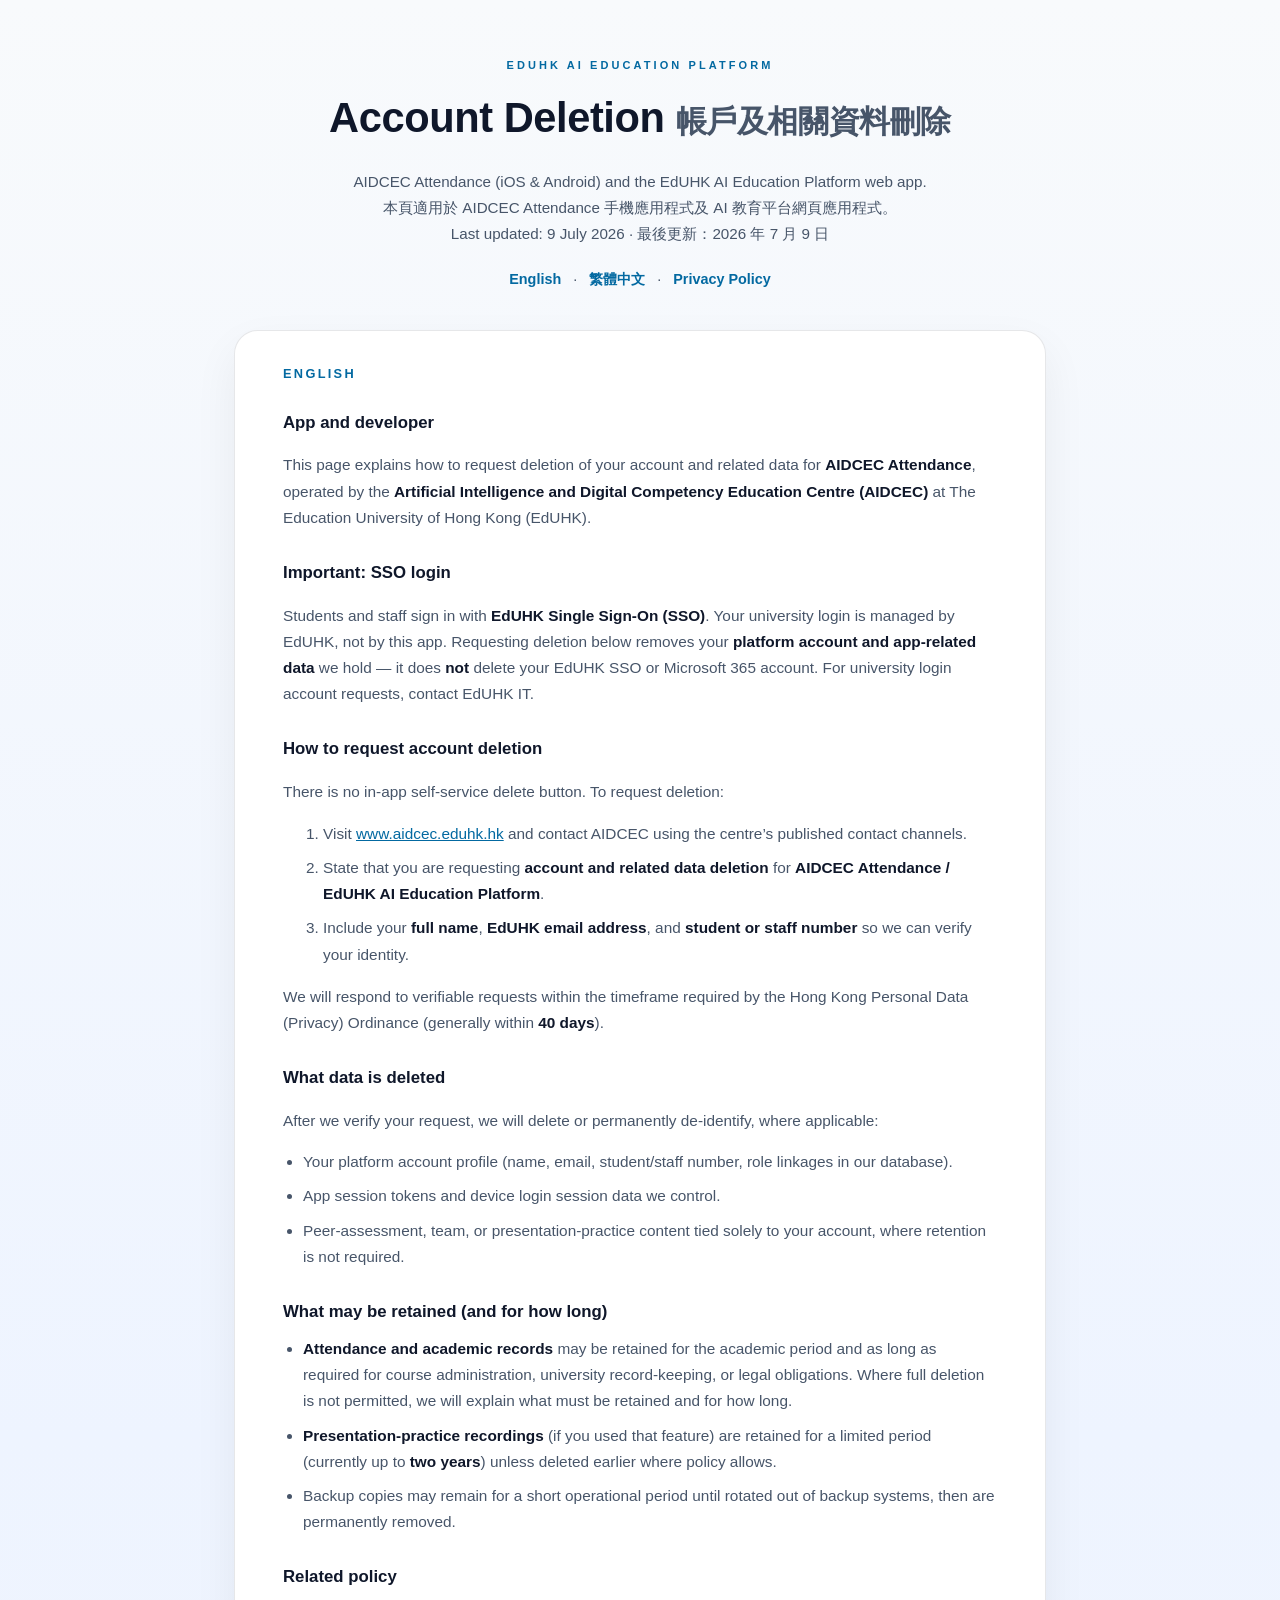
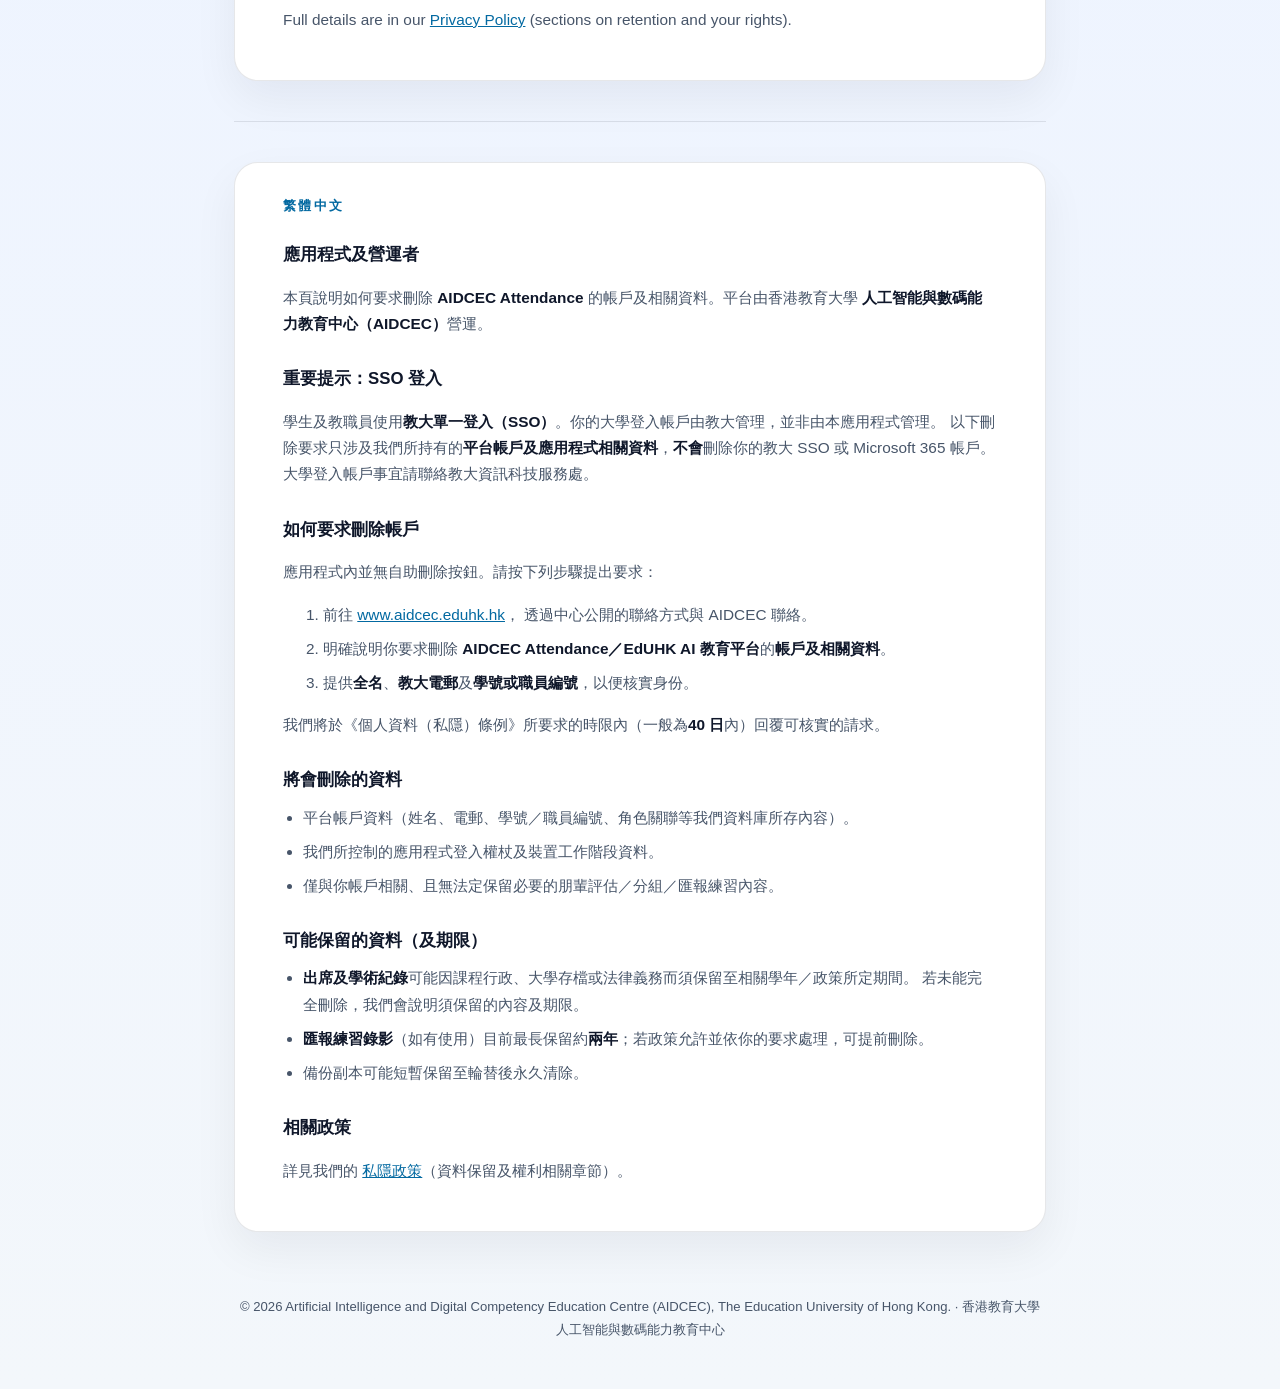
==== delete-account.html @ 40666284 "Add account deletion page for Google Play Data safety" ====
<!DOCTYPE html>
<html lang="en">
<head>
  <meta charset="utf-8" />
  <meta name="viewport" content="width=device-width, initial-scale=1" />
  <title>Account Deletion — AIDCEC Attendance | 帳戶刪除</title>
  <link rel="stylesheet" href="styles.css" />
</head>
<body>
  <header class="hero">
    <p class="eyebrow">EdUHK AI Education Platform</p>
    <h1>
      Account Deletion
      <span class="zh">帳戶及相關資料刪除</span>
    </h1>
    <p class="meta">
      AIDCEC Attendance (iOS &amp; Android) and the EdUHK AI Education Platform web app.<br />
      本頁適用於 AIDCEC Attendance 手機應用程式及 AI 教育平台網頁應用程式。<br />
      Last updated: 9 July 2026 · 最後更新：2026 年 7 月 9 日
    </p>
    <p class="lang-jump">
      <a href="#en">English</a>
      <span>·</span>
      <a href="#zh">繁體中文</a>
      <span>·</span>
      <a href="./">Privacy Policy</a>
    </p>
  </header>

  <main>
    <article id="en">
      <p class="lang-title">English</p>

      <section>
        <h3>App and developer</h3>
        <p>
          This page explains how to request deletion of your account and related data for
          <strong>AIDCEC Attendance</strong>, operated by the
          <strong>Artificial Intelligence and Digital Competency Education Centre (AIDCEC)</strong>
          at The Education University of Hong Kong (EdUHK).
        </p>
      </section>

      <section>
        <h3>Important: SSO login</h3>
        <p>
          Students and staff sign in with <strong>EdUHK Single Sign-On (SSO)</strong>. Your university
          login is managed by EdUHK, not by this app. Requesting deletion below removes your
          <strong>platform account and app-related data</strong> we hold — it does <strong>not</strong>
          delete your EdUHK SSO or Microsoft 365 account. For university login account requests, contact
          EdUHK IT.
        </p>
      </section>

      <section>
        <h3>How to request account deletion</h3>
        <p>There is no in-app self-service delete button. To request deletion:</p>
        <ol>
          <li>
            Visit
            <a href="https://www.aidcec.eduhk.hk" rel="noopener">www.aidcec.eduhk.hk</a>
            and contact AIDCEC using the centre’s published contact channels.
          </li>
          <li>
            State that you are requesting <strong>account and related data deletion</strong> for
            <strong>AIDCEC Attendance / EdUHK AI Education Platform</strong>.
          </li>
          <li>
            Include your <strong>full name</strong>, <strong>EdUHK email address</strong>, and
            <strong>student or staff number</strong> so we can verify your identity.
          </li>
        </ol>
        <p>
          We will respond to verifiable requests within the timeframe required by the Hong Kong
          Personal Data (Privacy) Ordinance (generally within <strong>40 days</strong>).
        </p>
      </section>

      <section>
        <h3>What data is deleted</h3>
        <p>After we verify your request, we will delete or permanently de-identify, where applicable:</p>
        <ul>
          <li>Your platform account profile (name, email, student/staff number, role linkages in our database).</li>
          <li>App session tokens and device login session data we control.</li>
          <li>Peer-assessment, team, or presentation-practice content tied solely to your account, where retention is not required.</li>
        </ul>
      </section>

      <section>
        <h3>What may be retained (and for how long)</h3>
        <ul>
          <li>
            <strong>Attendance and academic records</strong> may be retained for the academic period
            and as long as required for course administration, university record-keeping, or legal obligations.
            Where full deletion is not permitted, we will explain what must be retained and for how long.
          </li>
          <li>
            <strong>Presentation-practice recordings</strong> (if you used that feature) are retained for a
            limited period (currently up to <strong>two years</strong>) unless deleted earlier where policy allows.
          </li>
          <li>
            Backup copies may remain for a short operational period until rotated out of backup systems,
            then are permanently removed.
          </li>
        </ul>
      </section>

      <section>
        <h3>Related policy</h3>
        <p>
          Full details are in our <a href="./">Privacy Policy</a> (sections on retention and your rights).
        </p>
      </section>
    </article>

    <hr class="divider" />

    <article id="zh">
      <p class="lang-title">繁體中文</p>

      <section>
        <h3>應用程式及營運者</h3>
        <p>
          本頁說明如何要求刪除 <strong>AIDCEC Attendance</strong> 的帳戶及相關資料。平台由香港教育大學
          <strong>人工智能與數碼能力教育中心（AIDCEC）</strong>營運。
        </p>
      </section>

      <section>
        <h3>重要提示：SSO 登入</h3>
        <p>
          學生及教職員使用<strong>教大單一登入（SSO）</strong>。你的大學登入帳戶由教大管理，並非由本應用程式管理。
          以下刪除要求只涉及我們所持有的<strong>平台帳戶及應用程式相關資料</strong>，<strong>不會</strong>刪除你的教大 SSO 或
          Microsoft 365 帳戶。大學登入帳戶事宜請聯絡教大資訊科技服務處。
        </p>
      </section>

      <section>
        <h3>如何要求刪除帳戶</h3>
        <p>應用程式內並無自助刪除按鈕。請按下列步驟提出要求：</p>
        <ol>
          <li>
            前往
            <a href="https://www.aidcec.eduhk.hk" rel="noopener">www.aidcec.eduhk.hk</a>，
            透過中心公開的聯絡方式與 AIDCEC 聯絡。
          </li>
          <li>
            明確說明你要求刪除 <strong>AIDCEC Attendance／EdUHK AI 教育平台</strong>的<strong>帳戶及相關資料</strong>。
          </li>
          <li>
            提供<strong>全名</strong>、<strong>教大電郵</strong>及<strong>學號或職員編號</strong>，以便核實身份。
          </li>
        </ol>
        <p>
          我們將於《個人資料（私隱）條例》所要求的時限內（一般為<strong>40 日</strong>內）回覆可核實的請求。
        </p>
      </section>

      <section>
        <h3>將會刪除的資料</h3>
        <ul>
          <li>平台帳戶資料（姓名、電郵、學號／職員編號、角色關聯等我們資料庫所存內容）。</li>
          <li>我們所控制的應用程式登入權杖及裝置工作階段資料。</li>
          <li>僅與你帳戶相關、且無法定保留必要的朋輩評估／分組／匯報練習內容。</li>
        </ul>
      </section>

      <section>
        <h3>可能保留的資料（及期限）</h3>
        <ul>
          <li>
            <strong>出席及學術紀錄</strong>可能因課程行政、大學存檔或法律義務而須保留至相關學年／政策所定期間。
            若未能完全刪除，我們會說明須保留的內容及期限。
          </li>
          <li>
            <strong>匯報練習錄影</strong>（如有使用）目前最長保留約<strong>兩年</strong>；若政策允許並依你的要求處理，可提前刪除。
          </li>
          <li>備份副本可能短暫保留至輪替後永久清除。</li>
        </ul>
      </section>

      <section>
        <h3>相關政策</h3>
        <p>詳見我們的 <a href="./">私隱政策</a>（資料保留及權利相關章節）。</p>
      </section>
    </article>
  </main>

  <footer>
    © 2026 Artificial Intelligence and Digital Competency Education Centre (AIDCEC), The Education
    University of Hong Kong. · 香港教育大學人工智能與數碼能力教育中心
  </footer>
</body>
</html>
---- styles.css ----
:root {
  color-scheme: light;
  --ink: #0f172a;
  --muted: #475569;
  --accent: #0369a1;
  --border: rgba(15, 23, 42, 0.1);
  --surface: #ffffff;
}

* {
  box-sizing: border-box;
}

body {
  margin: 0;
  font-family: -apple-system, BlinkMacSystemFont, "Segoe UI", "PingFang HK", "Microsoft JhengHei",
    "Noto Sans HK", Roboto, sans-serif;
  color: var(--ink);
  background: linear-gradient(180deg, #f8fafc, #eef4ff 48%, #f3f7fb);
  line-height: 1.7;
}

.hero {
  max-width: 860px;
  margin: 0 auto;
  padding: 56px 24px 24px;
  text-align: center;
}

.eyebrow {
  font-size: 11px;
  font-weight: 600;
  letter-spacing: 0.28em;
  text-transform: uppercase;
  color: var(--accent);
  margin: 0 0 8px;
}

h1 {
  font-size: clamp(1.8rem, 4vw, 2.6rem);
  font-weight: 700;
  margin: 0 0 16px;
  letter-spacing: -0.01em;
}

h1 .zh {
  display: inline-block;
  margin-top: 4px;
  font-size: 0.75em;
  color: var(--muted);
}

.meta {
  color: var(--muted);
  font-size: 0.95rem;
  max-width: 640px;
  margin: 0 auto;
}

.lang-jump {
  margin-top: 20px;
  font-size: 0.9rem;
}

.lang-jump a {
  color: var(--accent);
  text-decoration: none;
  font-weight: 600;
}

.lang-jump a:hover {
  text-decoration: underline;
}

.lang-jump span {
  margin: 0 8px;
  color: var(--muted);
}

main {
  max-width: 860px;
  margin: 0 auto;
  padding: 0 24px 64px;
}

article {
  background: var(--surface);
  border: 1px solid var(--border);
  border-radius: 24px;
  padding: 32px clamp(20px, 4vw, 48px);
  box-shadow: 0 18px 45px rgba(15, 23, 42, 0.06);
  scroll-margin-top: 24px;
}

.lang-title {
  font-size: 0.8rem;
  font-weight: 700;
  text-transform: uppercase;
  letter-spacing: 0.18em;
  color: var(--accent);
  margin: 0 0 24px;
}

section {
  margin-bottom: 28px;
}

section:last-child {
  margin-bottom: 0;
}

h3 {
  font-size: 1.05rem;
  font-weight: 600;
  margin: 0 0 10px;
}

p, li {
  color: var(--muted);
  font-size: 0.96rem;
}

ul {
  padding-left: 1.25em;
  margin: 8px 0;
}

li {
  margin-bottom: 8px;
}

li:last-child {
  margin-bottom: 0;
}

strong {
  color: var(--ink);
}

code {
  background: rgba(15, 23, 42, 0.06);
  border-radius: 4px;
  padding: 1px 5px;
  font-size: 0.9em;
}

a {
  color: var(--accent);
}

.divider {
  max-width: 860px;
  margin: 40px auto;
  border: none;
  border-top: 1px solid var(--border);
}

footer {
  max-width: 860px;
  margin: 0 auto;
  padding: 0 24px 48px;
  text-align: center;
  color: var(--muted);
  font-size: 0.82rem;
}

@media (max-width: 640px) {
  article {
    border-radius: 16px;
  }
}
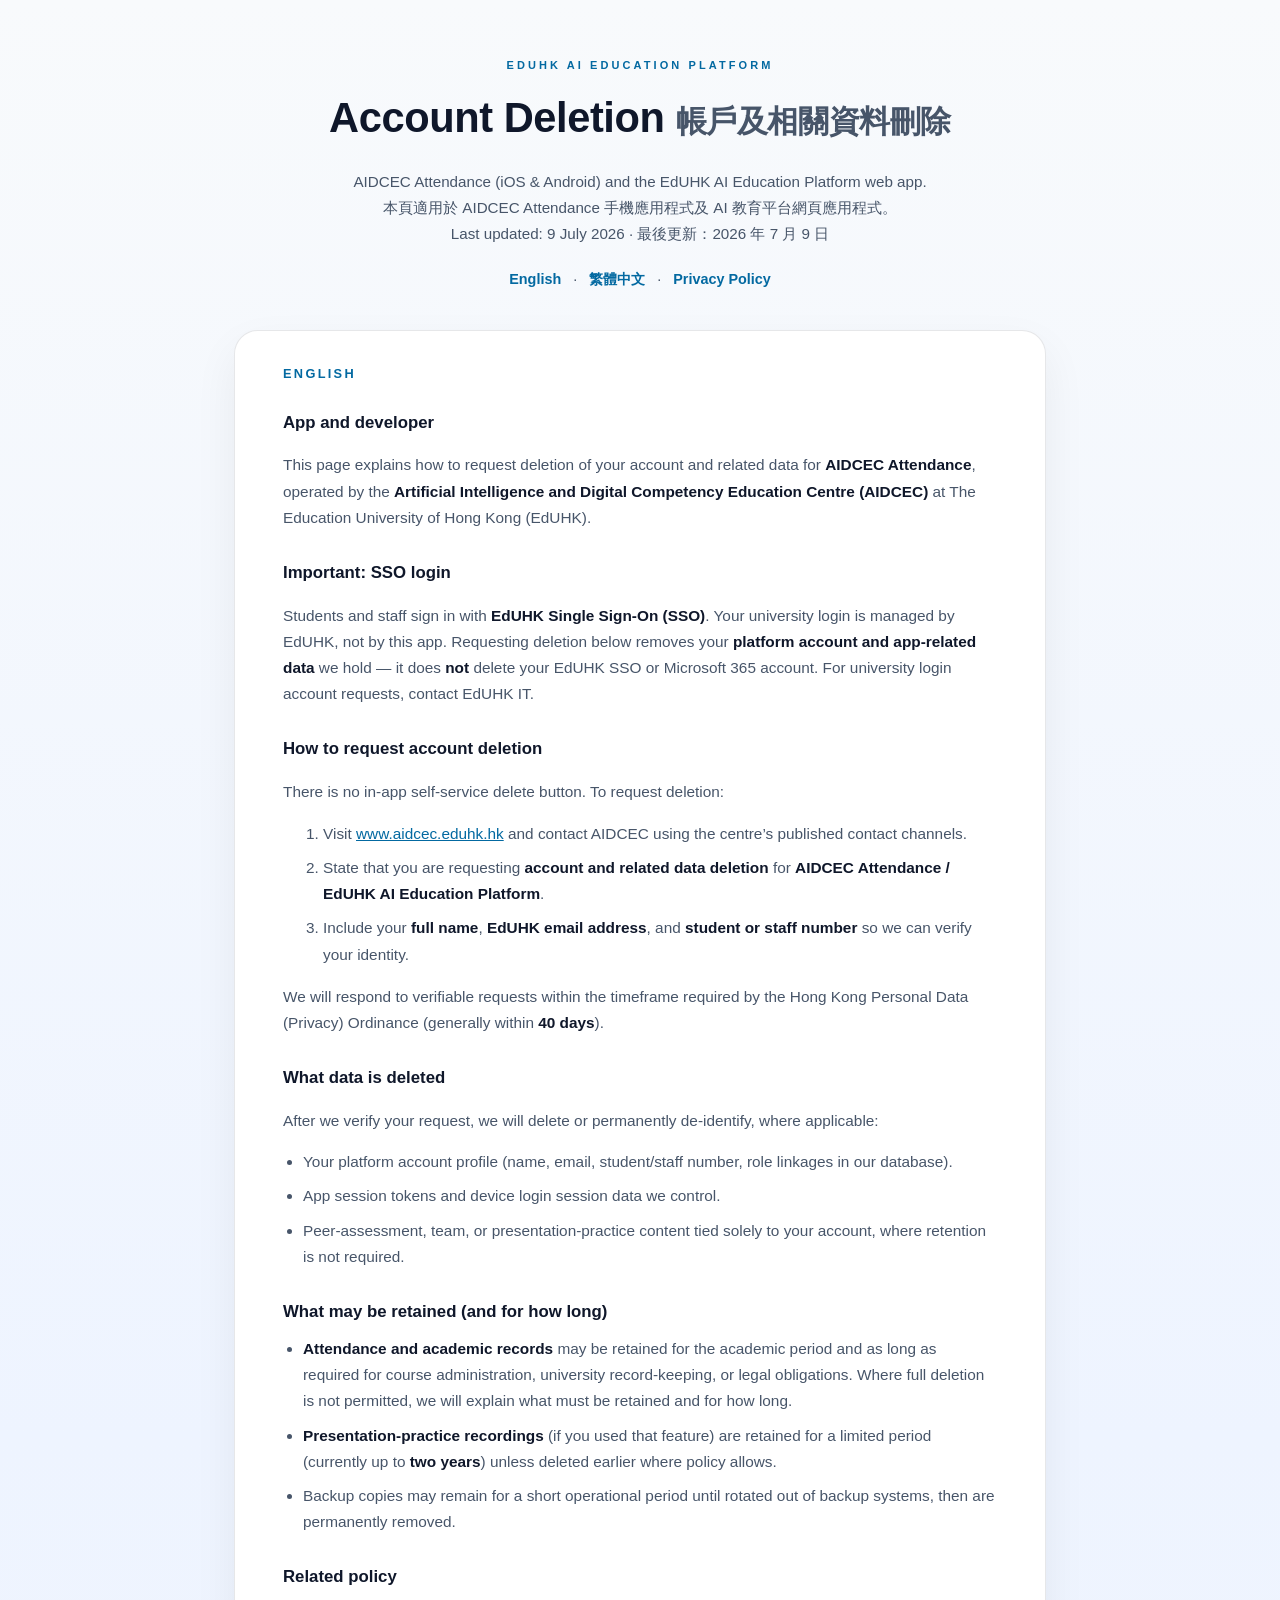
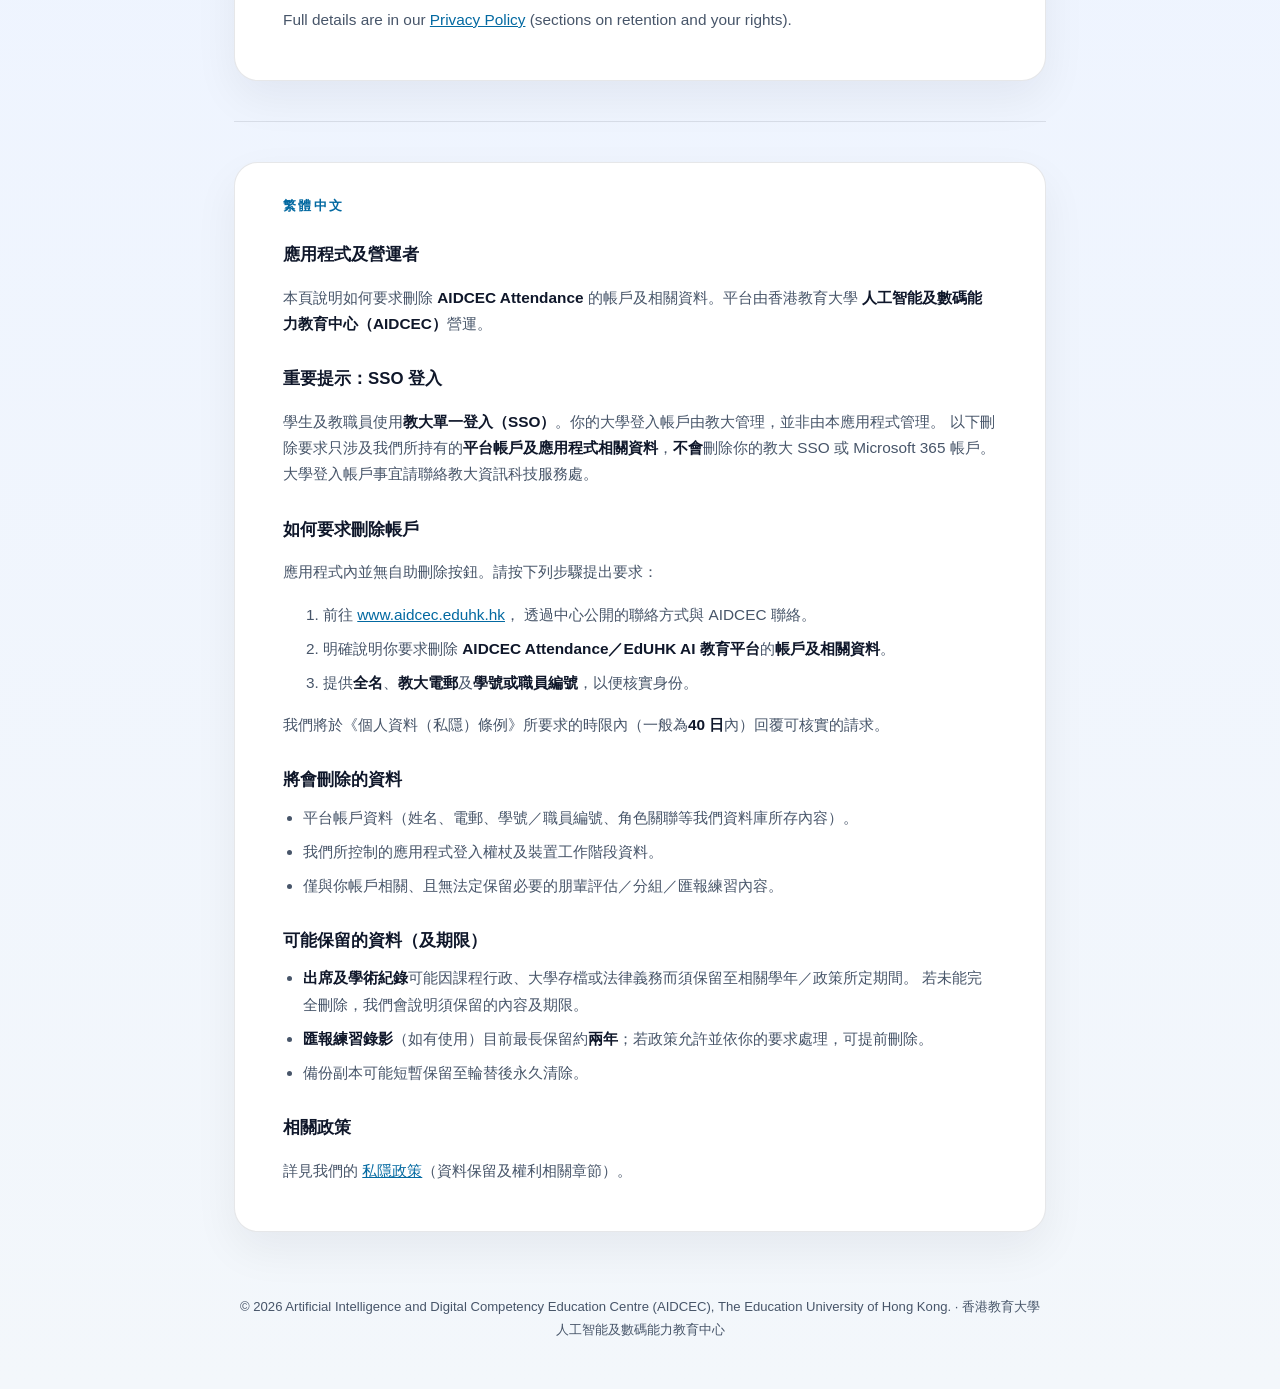
==== commit 936aa732: "fix: align store-listing PICS with the in-app statement for the PDCI audit" ====
--- a/delete-account.html
+++ b/delete-account.html
@@ -122,7 +122,7 @@
         <h3>應用程式及營運者</h3>
         <p>
           本頁說明如何要求刪除 <strong>AIDCEC Attendance</strong> 的帳戶及相關資料。平台由香港教育大學
-          <strong>人工智能與數碼能力教育中心（AIDCEC）</strong>營運。
+          <strong>人工智能及數碼能力教育中心（AIDCEC）</strong>營運。
         </p>
       </section>
 
@@ -188,7 +188,7 @@
 
   <footer>
     © 2026 Artificial Intelligence and Digital Competency Education Centre (AIDCEC), The Education
-    University of Hong Kong. · 香港教育大學人工智能與數碼能力教育中心
+    University of Hong Kong. · 香港教育大學人工智能及數碼能力教育中心
   </footer>
 </body>
 </html>
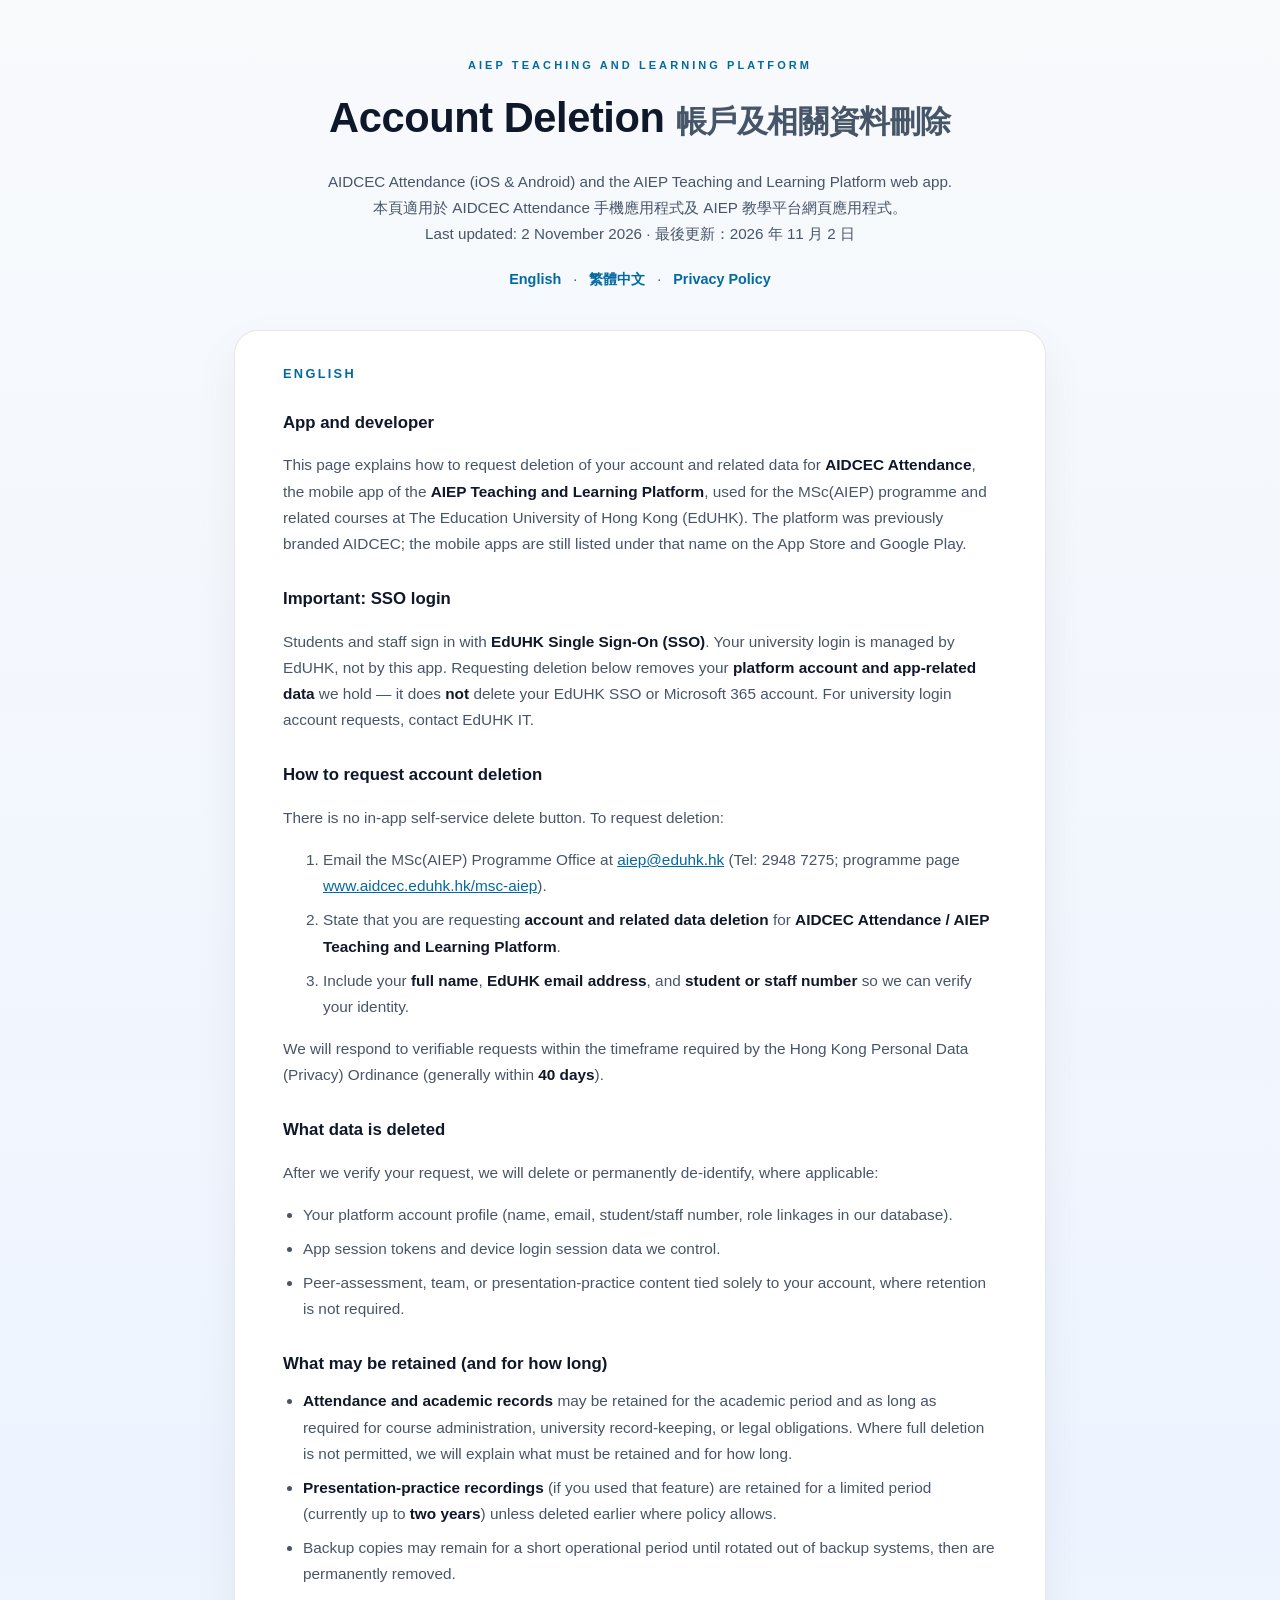
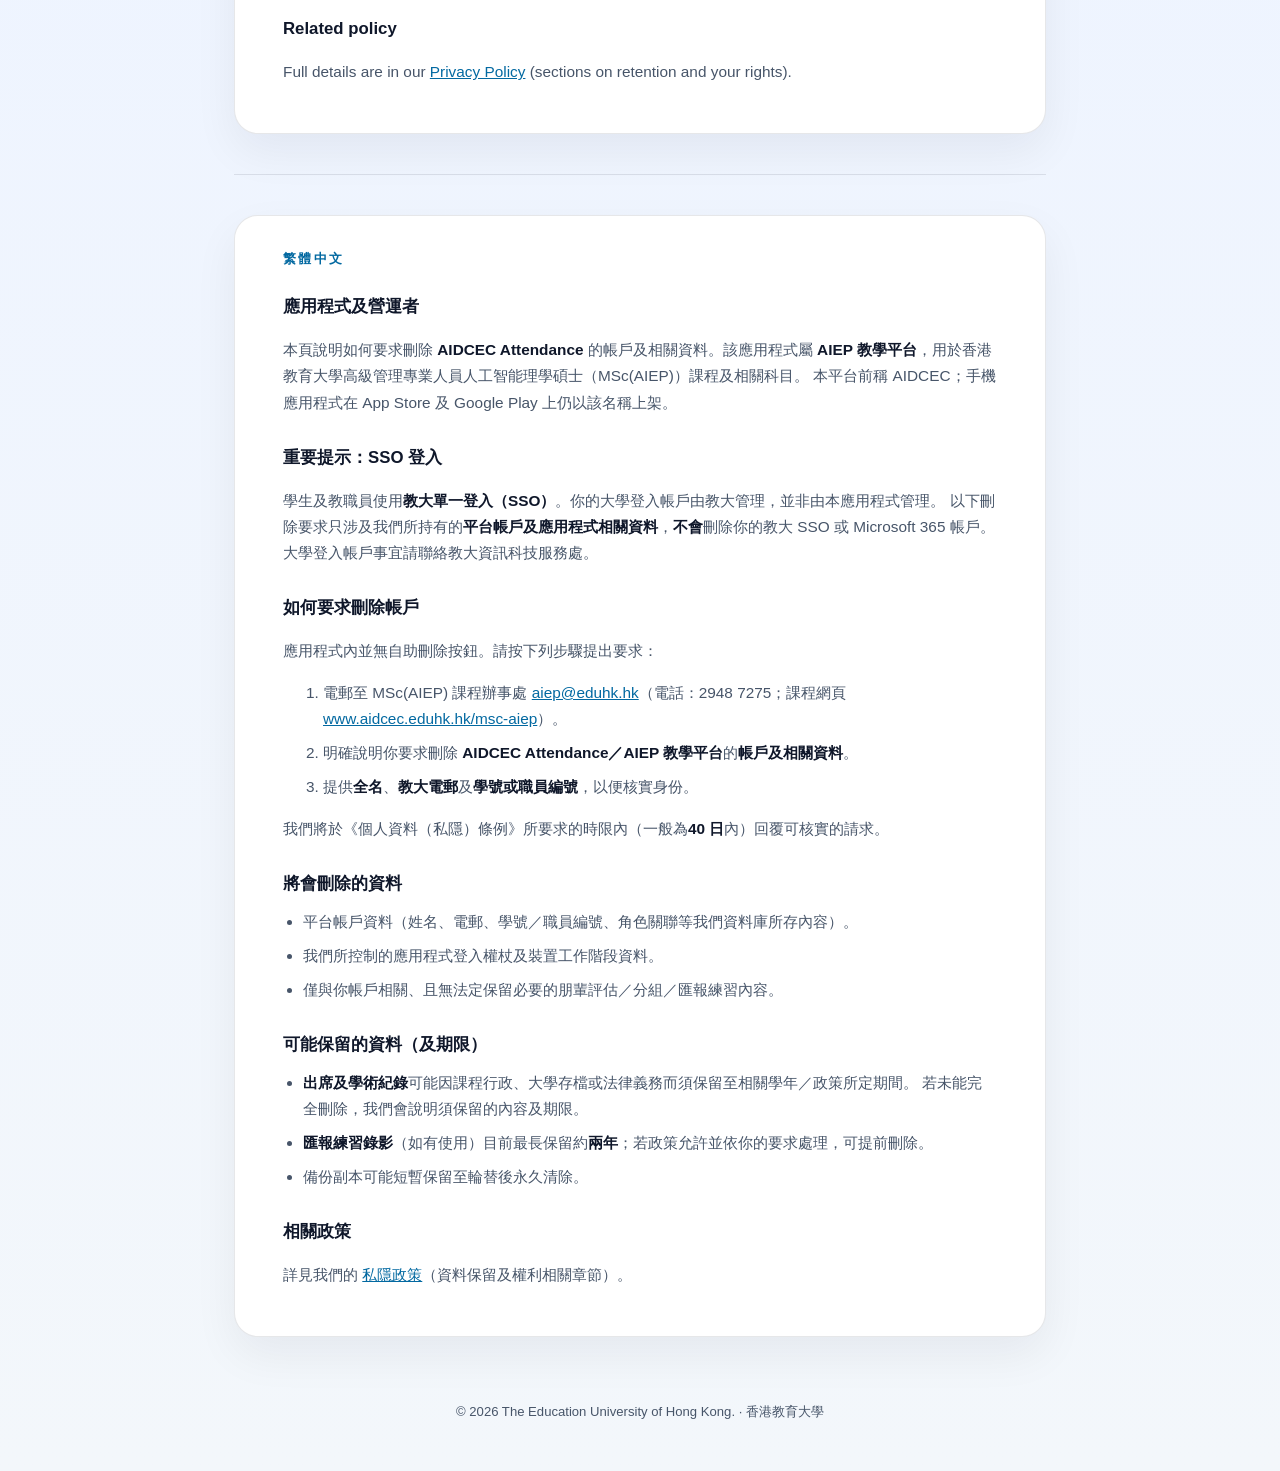
==== commit 2e822ccc: "fix: rebrand the store-listing PICS to AIEP and route privacy contact to the MSc(AIEP) Programme Off" ====
--- a/delete-account.html
+++ b/delete-account.html
@@ -8,15 +8,15 @@
 </head>
 <body>
   <header class="hero">
-    <p class="eyebrow">EdUHK AI Education Platform</p>
+    <p class="eyebrow">AIEP Teaching and Learning Platform</p>
     <h1>
       Account Deletion
       <span class="zh">帳戶及相關資料刪除</span>
     </h1>
     <p class="meta">
-      AIDCEC Attendance (iOS &amp; Android) and the EdUHK AI Education Platform web app.<br />
-      本頁適用於 AIDCEC Attendance 手機應用程式及 AI 教育平台網頁應用程式。<br />
-      Last updated: 9 July 2026 · 最後更新：2026 年 7 月 9 日
+      AIDCEC Attendance (iOS &amp; Android) and the AIEP Teaching and Learning Platform web app.<br />
+      本頁適用於 AIDCEC Attendance 手機應用程式及 AIEP 教學平台網頁應用程式。<br />
+      Last updated: 2 November 2026 · 最後更新：2026 年 11 月 2 日
     </p>
     <p class="lang-jump">
       <a href="#en">English</a>
@@ -35,9 +35,10 @@
         <h3>App and developer</h3>
         <p>
           This page explains how to request deletion of your account and related data for
-          <strong>AIDCEC Attendance</strong>, operated by the
-          <strong>Artificial Intelligence and Digital Competency Education Centre (AIDCEC)</strong>
-          at The Education University of Hong Kong (EdUHK).
+          <strong>AIDCEC Attendance</strong>, the mobile app of the
+          <strong>AIEP Teaching and Learning Platform</strong>, used for the MSc(AIEP) programme and
+          related courses at The Education University of Hong Kong (EdUHK). The platform was previously
+          branded AIDCEC; the mobile apps are still listed under that name on the App Store and Google Play.
         </p>
       </section>
 
@@ -57,13 +58,14 @@
         <p>There is no in-app self-service delete button. To request deletion:</p>
         <ol>
           <li>
-            Visit
-            <a href="https://www.aidcec.eduhk.hk" rel="noopener">www.aidcec.eduhk.hk</a>
-            and contact AIDCEC using the centre’s published contact channels.
+            Email the MSc(AIEP) Programme Office at
+            <a href="mailto:aiep@eduhk.hk">aiep@eduhk.hk</a>
+            (Tel: 2948 7275; programme page
+            <a href="https://www.aidcec.eduhk.hk/msc-aiep/" rel="noopener">www.aidcec.eduhk.hk/msc-aiep</a>).
           </li>
           <li>
             State that you are requesting <strong>account and related data deletion</strong> for
-            <strong>AIDCEC Attendance / EdUHK AI Education Platform</strong>.
+            <strong>AIDCEC Attendance / AIEP Teaching and Learning Platform</strong>.
           </li>
           <li>
             Include your <strong>full name</strong>, <strong>EdUHK email address</strong>, and
@@ -121,8 +123,9 @@
       <section>
         <h3>應用程式及營運者</h3>
         <p>
-          本頁說明如何要求刪除 <strong>AIDCEC Attendance</strong> 的帳戶及相關資料。平台由香港教育大學
-          <strong>人工智能及數碼能力教育中心（AIDCEC）</strong>營運。
+          本頁說明如何要求刪除 <strong>AIDCEC Attendance</strong> 的帳戶及相關資料。該應用程式屬
+          <strong>AIEP 教學平台</strong>，用於香港教育大學高級管理專業人員人工智能理學碩士（MSc(AIEP)）課程及相關科目。
+          本平台前稱 AIDCEC；手機應用程式在 App Store 及 Google Play 上仍以該名稱上架。
         </p>
       </section>
 
@@ -140,12 +143,12 @@
         <p>應用程式內並無自助刪除按鈕。請按下列步驟提出要求：</p>
         <ol>
           <li>
-            前往
-            <a href="https://www.aidcec.eduhk.hk" rel="noopener">www.aidcec.eduhk.hk</a>，
-            透過中心公開的聯絡方式與 AIDCEC 聯絡。
+            電郵至 MSc(AIEP) 課程辦事處
+            <a href="mailto:aiep@eduhk.hk">aiep@eduhk.hk</a>（電話：2948 7275；課程網頁
+            <a href="https://www.aidcec.eduhk.hk/msc-aiep/" rel="noopener">www.aidcec.eduhk.hk/msc-aiep</a>）。
           </li>
           <li>
-            明確說明你要求刪除 <strong>AIDCEC Attendance／EdUHK AI 教育平台</strong>的<strong>帳戶及相關資料</strong>。
+            明確說明你要求刪除 <strong>AIDCEC Attendance／AIEP 教學平台</strong>的<strong>帳戶及相關資料</strong>。
           </li>
           <li>
             提供<strong>全名</strong>、<strong>教大電郵</strong>及<strong>學號或職員編號</strong>，以便核實身份。
@@ -187,8 +190,7 @@
   </main>
 
   <footer>
-    © 2026 Artificial Intelligence and Digital Competency Education Centre (AIDCEC), The Education
-    University of Hong Kong. · 香港教育大學人工智能及數碼能力教育中心
+    © 2026 The Education University of Hong Kong. · 香港教育大學
   </footer>
 </body>
-</html>
+</html>
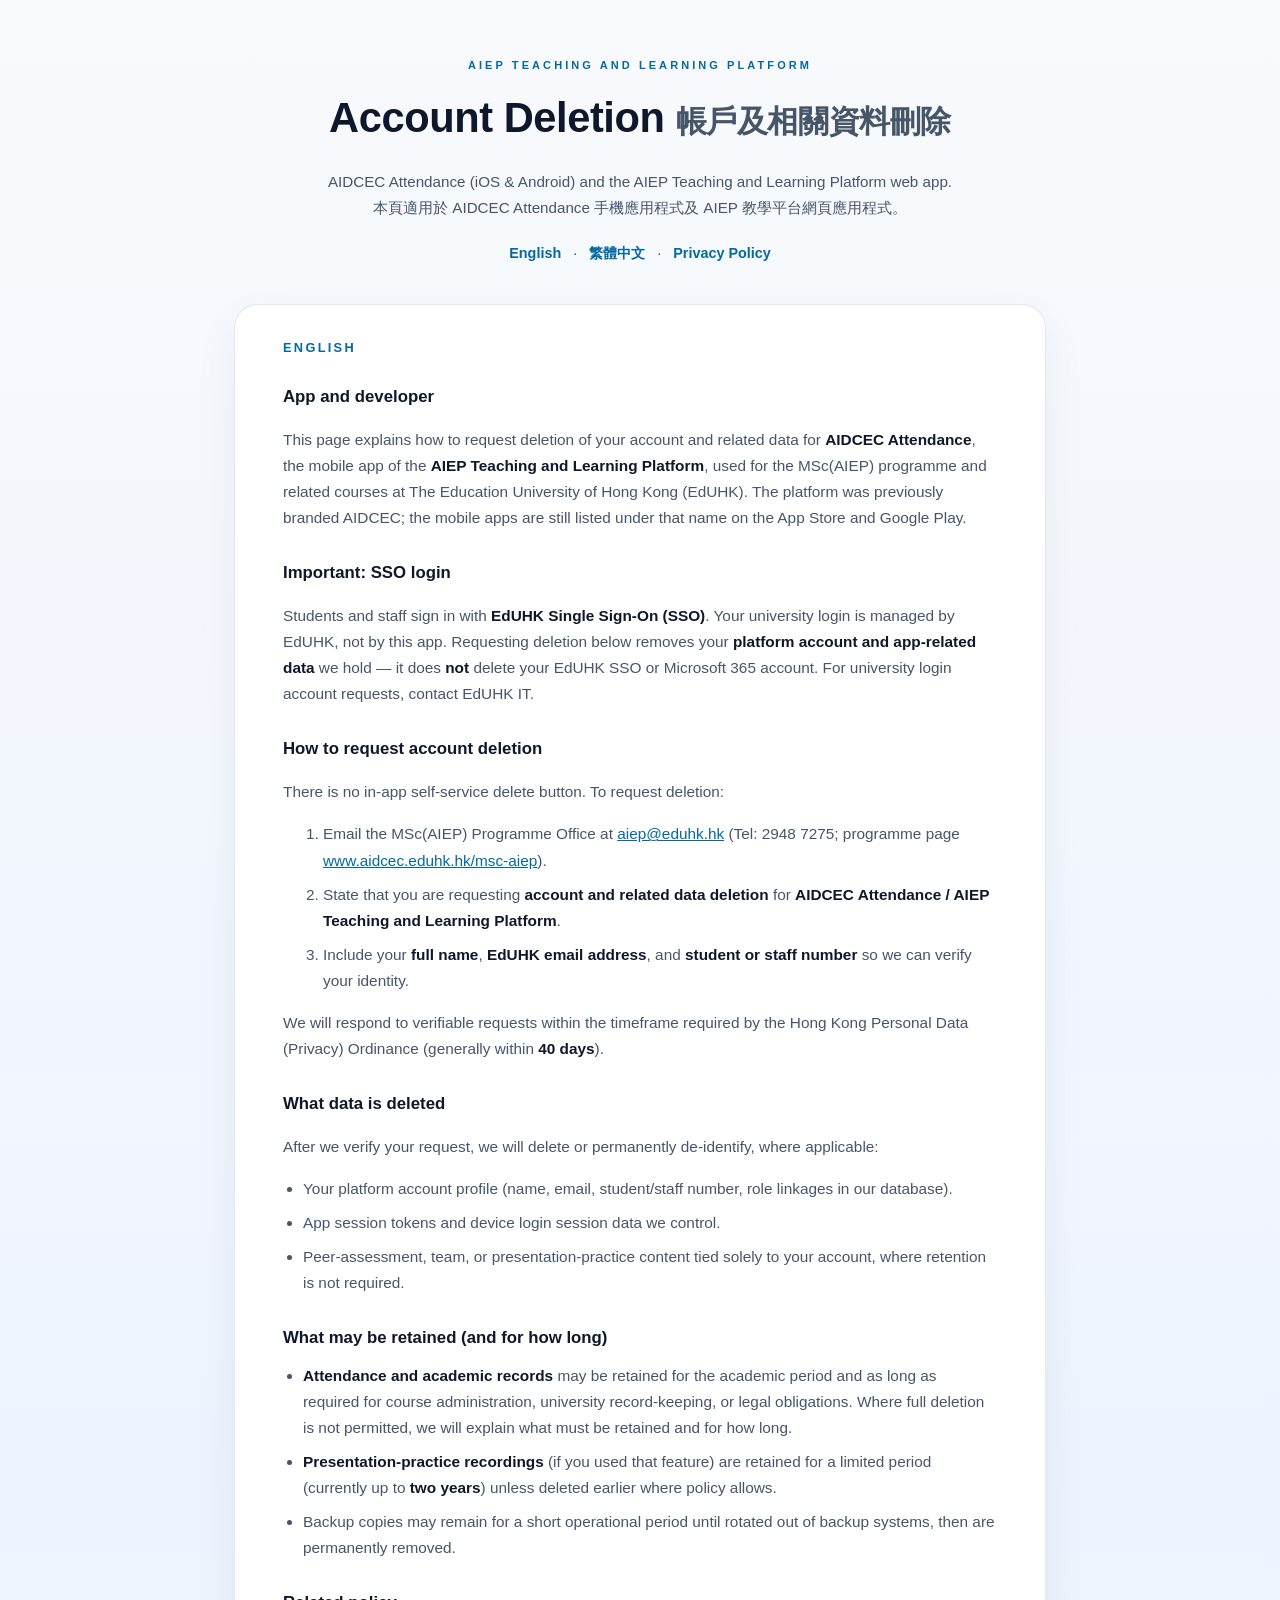
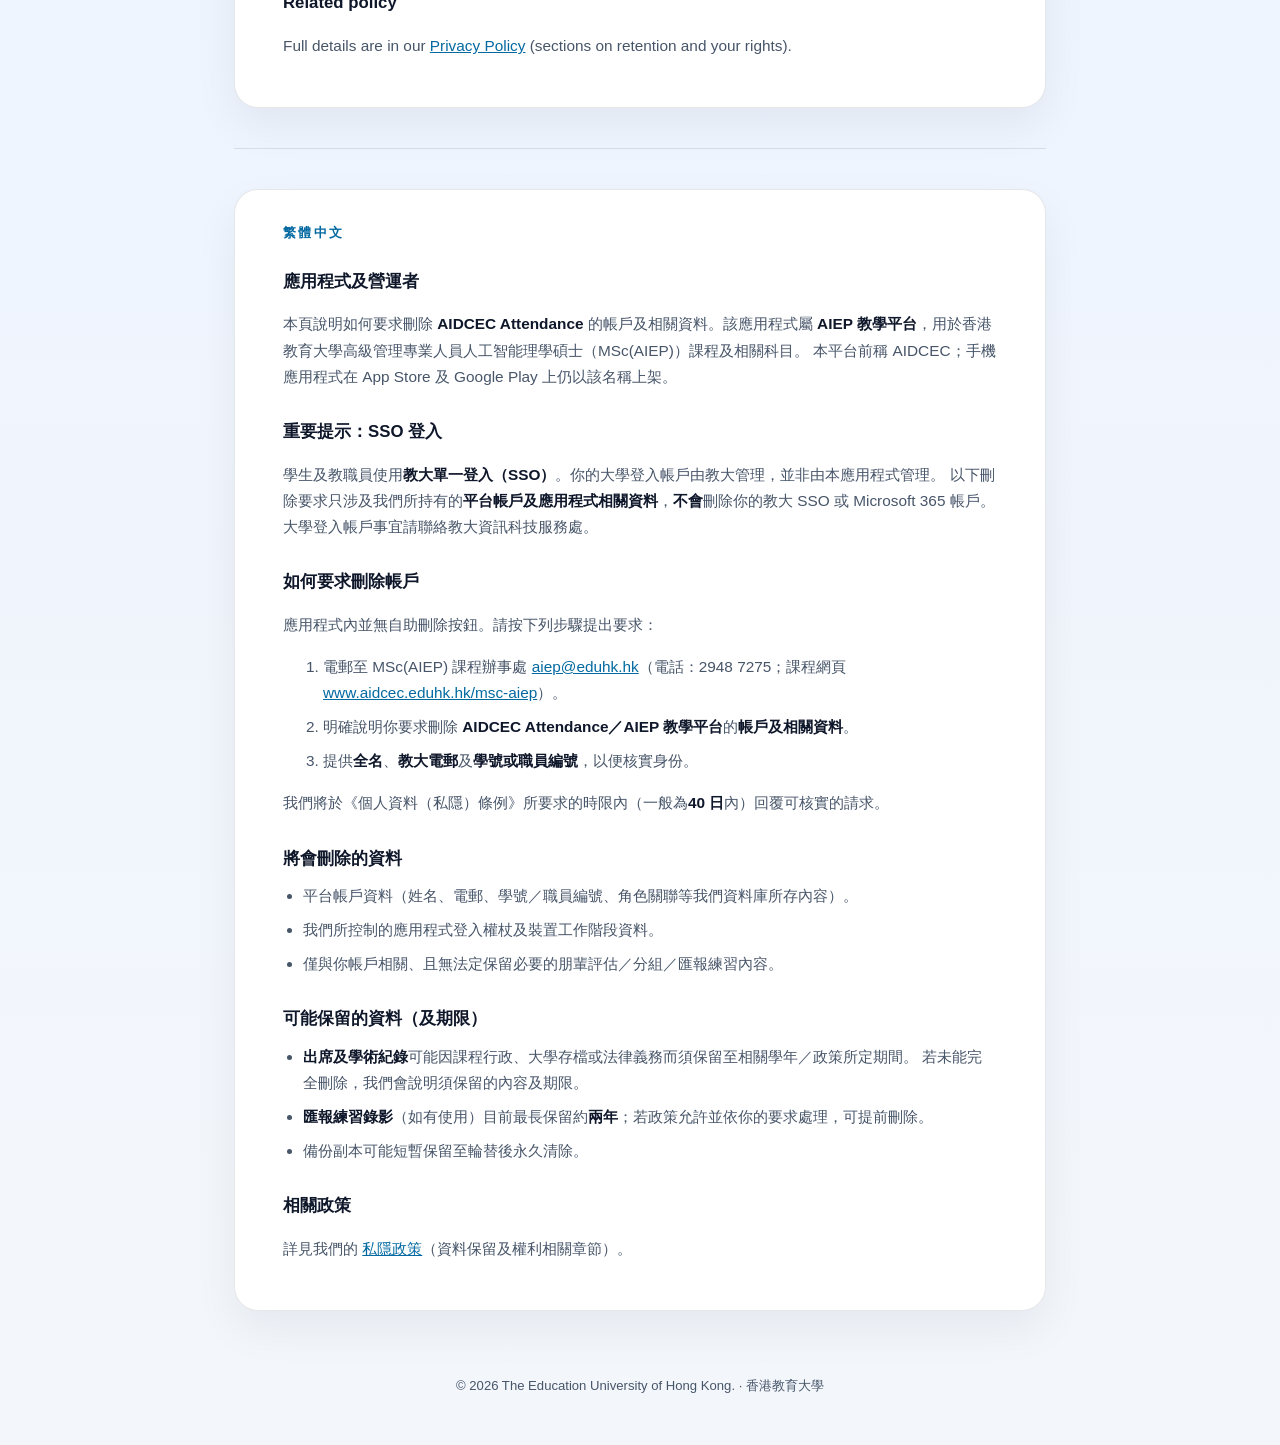
==== commit e92253db: "fix: remove the visible last-updated date from the PICS pages" ====
--- a/delete-account.html
+++ b/delete-account.html
@@ -15,8 +15,7 @@
     </h1>
     <p class="meta">
       AIDCEC Attendance (iOS &amp; Android) and the AIEP Teaching and Learning Platform web app.<br />
-      本頁適用於 AIDCEC Attendance 手機應用程式及 AIEP 教學平台網頁應用程式。<br />
-      Last updated: 2 November 2026 · 最後更新：2026 年 11 月 2 日
+      本頁適用於 AIDCEC Attendance 手機應用程式及 AIEP 教學平台網頁應用程式。
     </p>
     <p class="lang-jump">
       <a href="#en">English</a>
